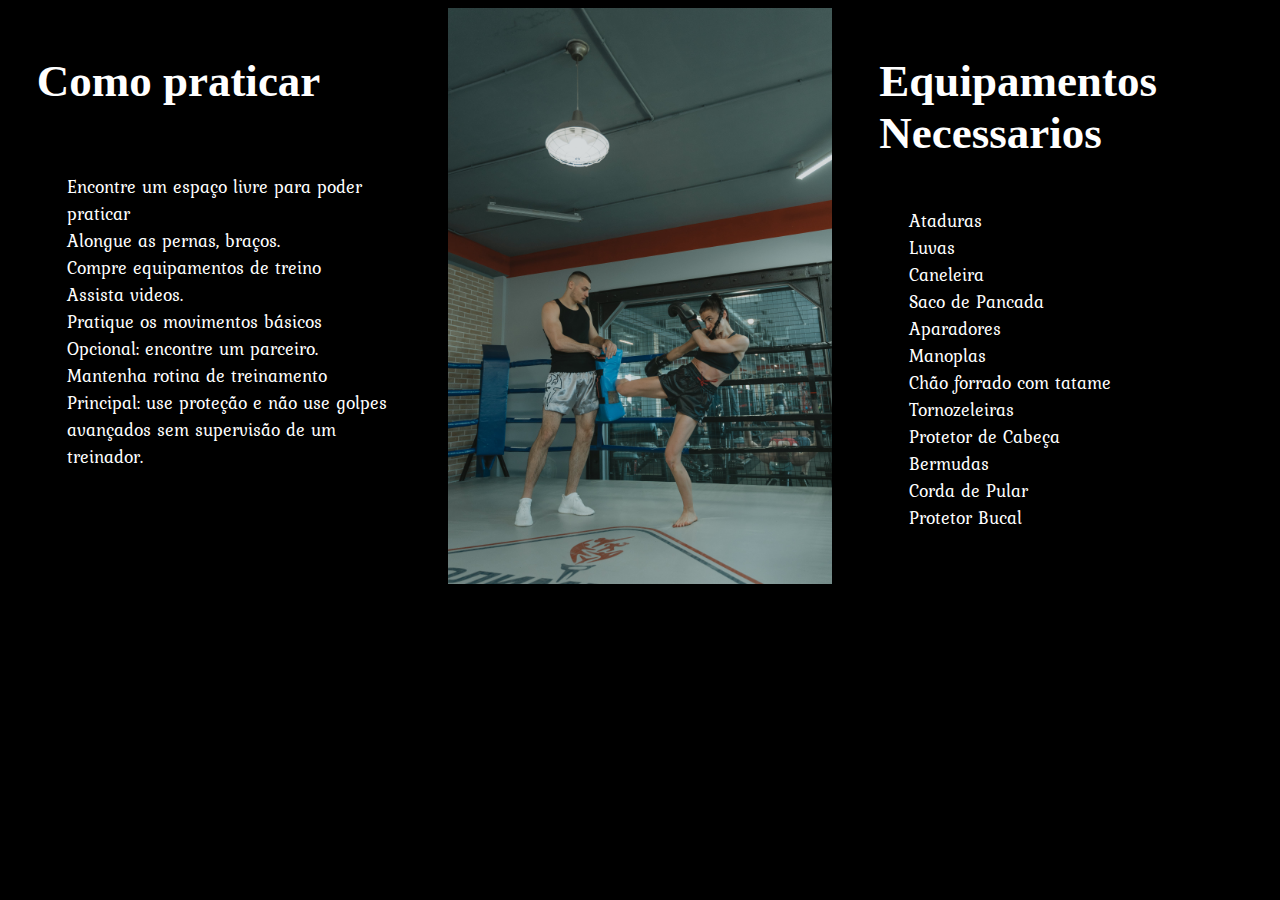
==== Paginas/básico.html @ ffb3b98d "continuando as modificações no site" ====
<!DOCTYPE html>
<html lang="pt-br">

<head>
    <meta charset="UTF-8">
    <meta http-equiv="X-UA-Compatible" content="IE=edge">
    <meta name="viewport" content="width=device-width, initial-scale=1.0">
    <link rel="stylesheet" href="./../CSS/básico.css">
    <title>Básico para praticar</title>
</head>

<body>
    <main>        
            <div class="left-cp">
                <h2 class="tcp">Como praticar</h2>
                <ul class="text-cp">
                    <li>Encontre um espaço livre para poder praticar</li>
                    <li>Alongue as pernas, braços.</li>
                    <li>Compre equipamentos de treino</li>
                    <li>Assista videos.</li>
                    <li>Pratique os movimentos básicos</li>
                    <li>Opcional: encontre um parceiro.</li>
                    <li>Mantenha rotina de treinamento</li>
                    <li>Principal: use proteção e não use golpes avançados sem supervisão de um treinador.</li>
                </ul>
            </div>
            <div class="mid-tm">
                <img class="imagem-tm" src="./../IMG/pexels-tima-miroshnichenko-5750879.jpg" alt="treino muay thai">
            </div>
            <div class="right-en">
                <h2 class="ten">Equipamentos Necessarios</h2>
                <ul class="text-en">
                    <li>Ataduras</li>
                    <li>Luvas</li>
                    <li>Caneleira</li>
                    <li>Saco de Pancada</li>
                    <li>Aparadores</li>
                    <li>Manoplas</li>
                    <li>Chão forrado com tatame</li>
                    <li>Tornozeleiras</li>
                    <li>Protetor de Cabeça</li>
                    <li>Bermudas</li>
                    <li>Corda de Pular</li>
                    <li>Protetor Bucal</li>
                </ul>
            </div>
       
    </main>
</body>

</html>
---- CSS/básico.css ----
@font-face {
    font-family: Lacquer;
    src: url(./../Fontes/Lacquer-Regular.ttf);
  }

@font-face {
      font-family:Kurale;
      src: url(./../Fontes/Kurale-Regular.ttf);
  }

body{ background-color:rgb(0, 0, 0);
}

main {
    display: flex;
    justify-content: space-around;
    align-items: flex-start;

}

li {font-family: Kurale;
    list-style:none;
}

h2{font-size: 2rem;
    padding: 10px;
}

.left-cp {
width: 30vw;
display: flex;
flex-direction: column;
justify-content: center;
align-items: flex-start;
}

.mid-tm {
width: 30vw;
}

.imagem-tm {
    width: 100%;
}

.right-en {
width: 30vw;
}

.tcp{background-color:#000000;
    color: white;
    font-size: 5vh;
}

.text-cp{background-color:#000000;
    color: white;
    font-size: 2vh;
}

.ten{background-color:#000000;
    color:white;
    font-size: 5vh;
} 

.text-en{background-color:#000000;
    color: white;
    font-size: 2vh;
}
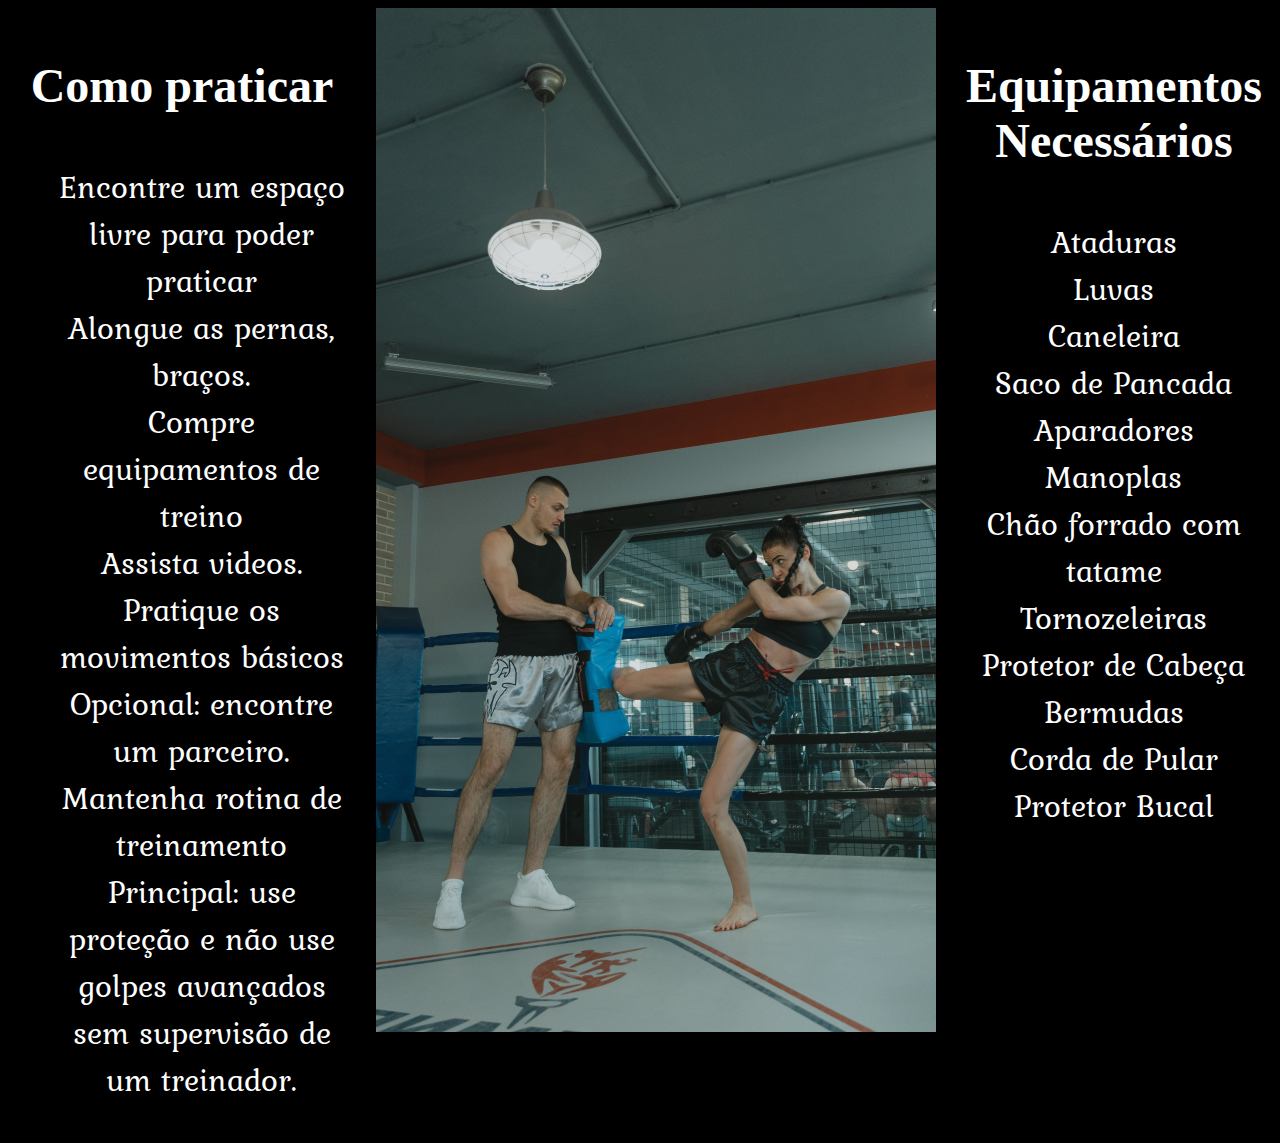
==== commit 85609c33: "adicionando responsividade aos sites" ====
--- a/Paginas/básico.html
+++ b/Paginas/básico.html
@@ -11,24 +11,28 @@
 
 <body>
     <main>        
-            <div class="left-cp">
-                <h2 class="tcp">Como praticar</h2>
-                <ul class="text-cp">
-                    <li>Encontre um espaço livre para poder praticar</li>
-                    <li>Alongue as pernas, braços.</li>
-                    <li>Compre equipamentos de treino</li>
-                    <li>Assista videos.</li>
-                    <li>Pratique os movimentos básicos</li>
-                    <li>Opcional: encontre um parceiro.</li>
-                    <li>Mantenha rotina de treinamento</li>
-                    <li>Principal: use proteção e não use golpes avançados sem supervisão de um treinador.</li>
-                </ul>
-            </div>
-            <div class="mid-tm">
-                <img class="imagem-tm" src="./../IMG/pexels-tima-miroshnichenko-5750879.jpg" alt="treino muay thai">
-            </div>
+        <div class="mid-tm">
+            <img class="imagem-tm" src="./../IMG/Frame 10.png" alt="treino muay thai">
+        </div>
+        <div class="items">
+        <div class="left-cp">
+            <h2 class="tcp">Como praticar</h2>
+            <ul class="text-cp">
+                <li>Encontre um espaço livre para poder praticar</li>
+                <li>Alongue as pernas, braços.</li>
+                <li>Compre equipamentos de treino</li>
+                <li>Assista videos.</li>
+                <li>Pratique os movimentos básicos</li>
+                <li>Opcional: encontre um parceiro.</li>
+                <li>Mantenha rotina de treinamento</li>
+                <li>Principal: use proteção e não use golpes avançados sem supervisão de um treinador.</li>
+            </ul>
+        </div>
+        <div class="mid-tmr">
+            <img class="imagem-tmr" src="./../IMG/Frame 10.png" alt="treino muay thai">
+        </div>
             <div class="right-en">
-                <h2 class="ten">Equipamentos Necessarios</h2>
+                <h2 class="ten">Equipamentos Necessários</h2>
                 <ul class="text-en">
                     <li>Ataduras</li>
                     <li>Luvas</li>
@@ -44,7 +48,7 @@
                     <li>Protetor Bucal</li>
                 </ul>
             </div>
-       
+        </div>
     </main>
 </body>
 
--- a/CSS/básico.css
+++ b/CSS/básico.css
@@ -12,10 +12,9 @@
 }
 
 main {
-    display: flex;
-    justify-content: space-around;
+    justify-content: center;
     align-items: flex-start;
-
+    text-align: center;
 }
 
 li {font-family: Kurale;
@@ -26,42 +25,95 @@
     padding: 10px;
 }
 
-.left-cp {
-width: 30vw;
-display: flex;
-flex-direction: column;
-justify-content: center;
-align-items: flex-start;
+.items {
+    display: flex;
+    flex-direction:row;
+    justify-content: center;
+    align-items: flex-start;
+    gap: 20px;
 }
 
-.mid-tm {
-width: 30vw;
+.imagem-tmr {
+    /* width: 100%; */
+}
+
+.mid-tmr {
+    width: 560px;
+}
+
+.mid-tm{
+    display: none;
 }
 
 .imagem-tm {
     width: 100%;
 }
 
-.right-en {
-width: 30vw;
-}
 
 .tcp{background-color:#000000;
     color: white;
-    font-size: 5vh;
+    font-size: 3rem;
 }
 
 .text-cp{background-color:#000000;
     color: white;
-    font-size: 2vh;
+    font-size: 2rem;
+    
 }
 
 .ten{background-color:#000000;
     color:white;
-    font-size: 5vh;
+    font-size: 3rem;
 } 
 
 .text-en{background-color:#000000;
     color: white;
-    font-size: 2vh;
+    font-size: 2rem;
+    padding-left:0px ;
 }
+
+@media only screen and (max-width: 1000px){
+    main {
+        display: flex;
+        flex-direction: column;
+        align-items: center;
+    }
+
+    .imagem-tmr{
+        display: none;
+    }
+
+    .mid-tmr{
+        display:none;
+    }
+
+    .mid-tm{
+        display: flex;
+        width: 30vw;
+    }
+    
+    .imagem-tm {
+        text-align: center;
+        width: 100%;
+    }
+
+    .ten {
+        font-size: 3rem; 
+        font-family: Lacquer;
+    }
+
+    .text-en{
+        font-size: 1rem;
+    }
+
+    .tcp{
+        font-size: 3rem;
+        font-family: Lacquer;
+    }
+
+    .text-cp{
+        font-size: 1rem;
+    }
+
+}
+ 